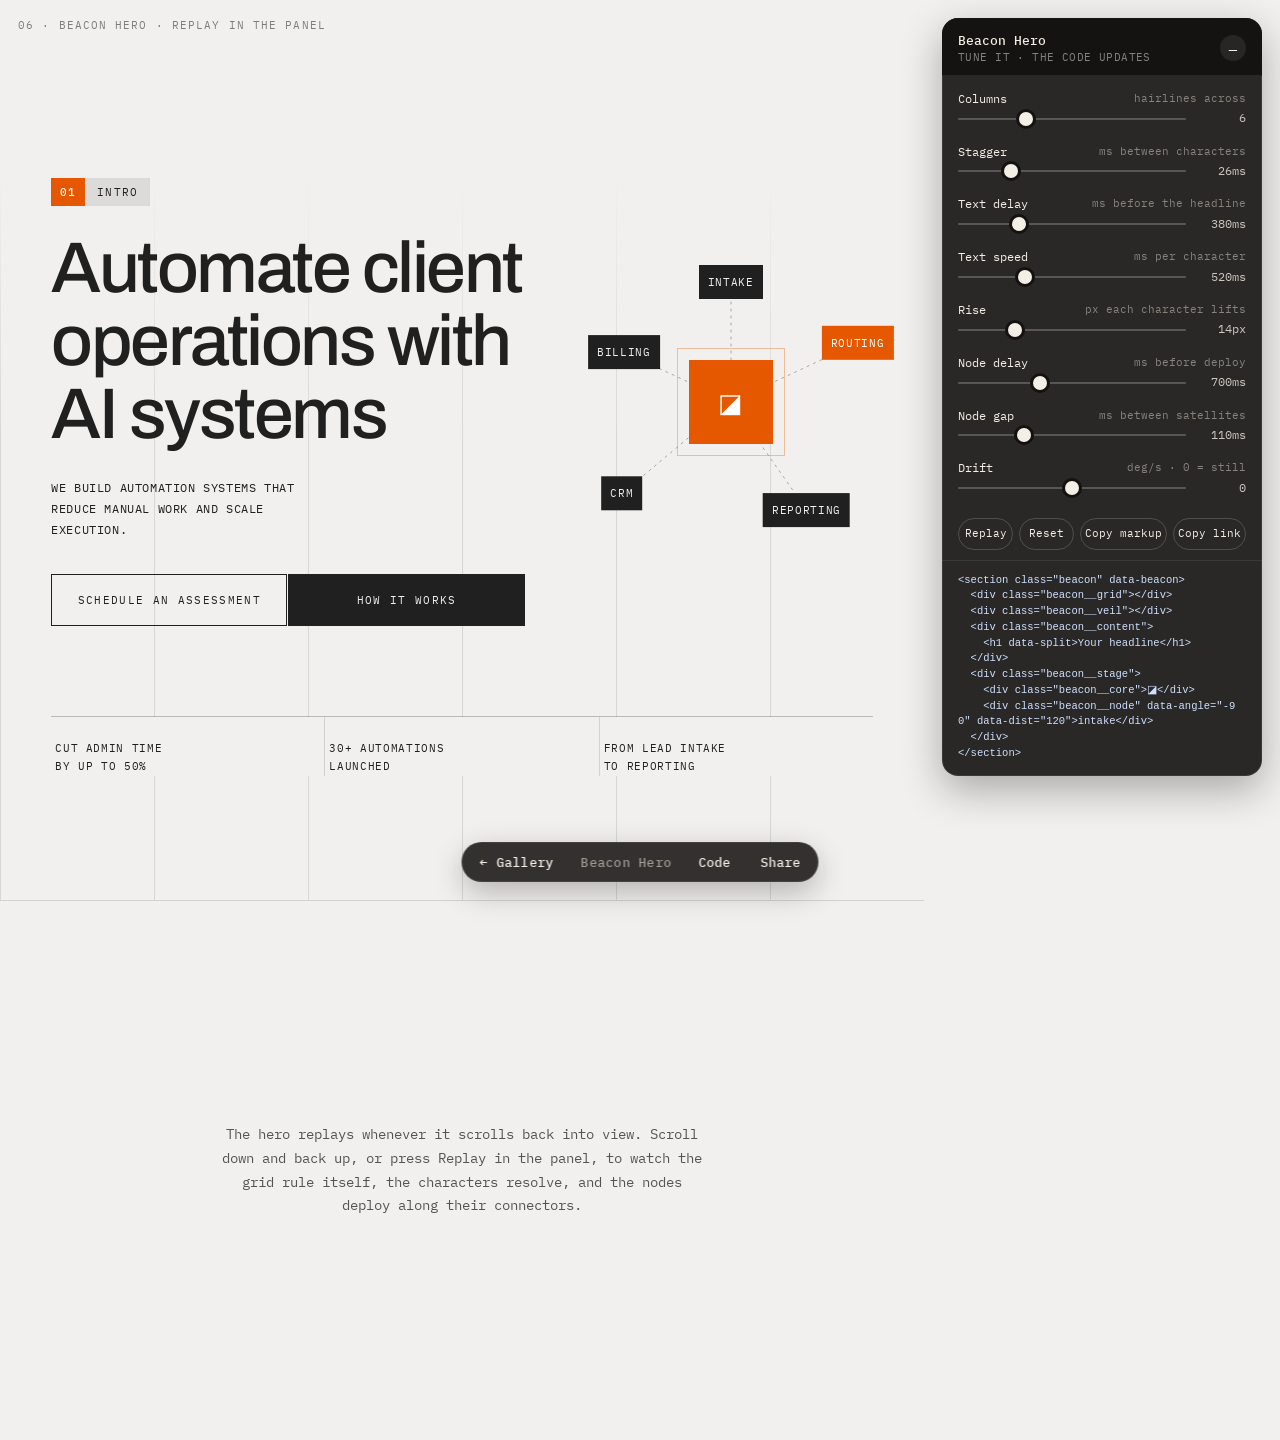
==== modules/beacon-hero/index.html @ 8b71b719 "Add five modules: grain field, beacon hero, orbit stack, FAQ rail, unfold hero Extracted from oberon" ====
<!doctype html>
<html lang="en">
<head>
<meta charset="utf-8">
<meta name="viewport" content="width=device-width, initial-scale=1">
<title>Beacon Hero · Web Modules</title>
<meta name="description" content="A blueprint-grid hero where a centre mark deploys satellite nodes along dotted connectors while the headline resolves character by character. Extracted from oberon.framer.website.">
<meta name="wm-module" content="beacon-hero">
<meta name="wm-files" content="beacon-hero.js, beacon-hero.css">
<meta name="wm-source" content="https://oberon.framer.website/">
<link rel="icon" href="../../assets/favicon.svg" type="image/svg+xml">
<link rel="preconnect" href="https://fonts.googleapis.com"><link rel="preconnect" href="https://fonts.gstatic.com" crossorigin>
<link href="https://fonts.googleapis.com/css2?family=Archivo:wght@400;500;700&family=IBM+Plex+Mono:wght@400;500&display=swap" rel="stylesheet">
<link rel="stylesheet" href="../../assets/module-page.css">
<link rel="stylesheet" href="beacon-hero.css">
<style>
  :root { --ink: #202020; --paper: #f2f0ee; --orange: #e65800; }
  * { box-sizing: border-box; }
  html, body { margin: 0; }
  body { background: var(--paper); color: var(--ink); font-family: 'IBM Plex Mono', ui-monospace, monospace; }
  .note { position: fixed; top: 18px; left: 18px; font-size: 11px; letter-spacing: .1em; text-transform: uppercase; opacity: .55; z-index: 9; }

  .beacon { min-height: 100vh; display: grid; align-content: center; padding: 14vh clamp(20px, 4vw, 56px) 8vh; }
  .beacon__content { display: grid; grid-template-columns: 1.25fr .75fr; gap: clamp(24px, 5vw, 80px); align-items: center; }
  .badge { display: inline-flex; align-items: stretch; font-size: 11px; letter-spacing: .1em; text-transform: uppercase; margin-bottom: 26px; }
  .badge b { background: var(--orange); color: #fff; padding: 7px 9px; font-weight: 500; }
  .badge span { background: rgba(32,32,32,.1); padding: 7px 12px; }
  h1 { font-family: 'Archivo', system-ui, sans-serif; font-weight: 500; font-size: clamp(40px, 5.6vw, 76px); line-height: 1.02; letter-spacing: -.035em; margin: 0 0 26px; max-width: 15ch; }
  .sub { font-size: 12px; line-height: 1.75; letter-spacing: .05em; text-transform: uppercase; opacity: .7; max-width: 40ch; margin: 0 0 34px; }
  .btns { display: flex; gap: 1px; }
  .btns a { flex: 1; text-align: center; padding: 18px 20px; font-size: 11px; letter-spacing: .12em; text-transform: uppercase; text-decoration: none; border: 1px solid var(--ink); color: var(--ink); transition: background .4s cubic-bezier(.2,1,.3,1), color .4s; max-width: 260px; }
  .btns a:hover { background: var(--ink); color: var(--paper); }
  .btns a.solid { background: var(--ink); color: var(--paper); }
  .btns a.solid:hover { background: var(--orange); border-color: var(--orange); color: #fff; }

  .beacon__stage { min-height: 360px; }
  .beacon__core { font-size: 26px; }
  .stats { display: grid; grid-template-columns: repeat(3, 1fr); gap: 1px; margin-top: clamp(40px, 7vw, 90px); background: rgba(32,32,32,.14); border-top: 1px solid rgba(32,32,32,.14); }
  .stats div { background: var(--paper); padding: 22px 4px 0; font-size: 11px; line-height: 1.7; letter-spacing: .06em; text-transform: uppercase; opacity: .75; }
  .after { min-height: 60vh; display: grid; place-items: center; padding: 10vh 5vw; border-top: 1px solid rgba(32,32,32,.14); }
  .after p { max-width: 60ch; font-size: 14px; line-height: 1.7; opacity: .75; text-align: center; }
  @media (max-width: 860px) { .beacon__content { grid-template-columns: 1fr; } .beacon__stage { min-height: 340px; } }
</style>
</head>
<body>
<div class="note">06 · beacon hero · replay in the panel</div>

<section class="beacon" data-beacon='{"columns":6,"stagger":26}'>
  <div class="beacon__grid"></div>
  <div class="beacon__veil"></div>

  <div class="beacon__content">
    <div>
      <div class="badge beacon__fade" style="--d:0"><b>01</b><span>intro</span></div>
      <h1 data-split>Automate client operations with AI systems</h1>
      <p class="sub beacon__fade" style="--d:1">We build automation systems that reduce manual work and scale execution.</p>
      <div class="btns beacon__fade" style="--d:2">
        <a href="#">Schedule an assessment</a>
        <a href="#" class="solid">How it works</a>
      </div>
    </div>

    <div class="beacon__stage">
      <div class="beacon__core">◪</div>
      <div class="beacon__node" data-angle="-90" data-dist="120">intake</div>
      <div class="beacon__node beacon__node--accent" data-angle="-25" data-dist="140">routing</div>
      <div class="beacon__node" data-angle="55" data-dist="132">reporting</div>
      <div class="beacon__node" data-angle="140" data-dist="142">crm</div>
      <div class="beacon__node" data-angle="205" data-dist="118">billing</div>
    </div>
  </div>

  <div class="stats">
    <div class="beacon__fade" style="--d:3">Cut admin time<br>by up to 50%</div>
    <div class="beacon__fade" style="--d:4">30+ automations<br>launched</div>
    <div class="beacon__fade" style="--d:5">From lead intake<br>to reporting</div>
  </div>
</section>

<section class="after">
  <p>The hero replays whenever it scrolls back into view. Scroll down and back up, or press Replay in the panel, to watch the grid rule itself, the characters resolve, and the nodes deploy along their connectors.</p>
</section>

<script src="beacon-hero.js"></script>
<script src="../../assets/module-page.js"></script>
<script src="../../assets/controls.js"></script>
<script>
  function buildPanel() {
    if (document.documentElement.classList.contains('wm-embed')) return;
    const D = BeaconHero.DEFAULTS;
    const panel = WMControls.create({
      title: 'Beacon Hero',
      defaults: D,
      schema: [
        { key: 'columns',   label: 'Columns',    hint: 'hairlines across',        min: 2, max: 16, step: 1 },
        { key: 'stagger',   label: 'Stagger',    hint: 'ms between characters',   min: 0, max: 120, step: 2, unit: 'ms' },
        { key: 'charDelay', label: 'Text delay', hint: 'ms before the headline',  min: 0, max: 1500, step: 20, unit: 'ms' },
        { key: 'charDur',   label: 'Text speed', hint: 'ms per character',        min: 100, max: 1600, step: 20, unit: 'ms' },
        { key: 'rise',      label: 'Rise',       hint: 'px each character lifts', min: 0, max: 60, step: 1, unit: 'px' },
        { key: 'nodeDelay', label: 'Node delay', hint: 'ms before deploy',        min: 0, max: 2000, step: 20, unit: 'ms' },
        { key: 'nodeGap',   label: 'Node gap',   hint: 'ms between satellites',   min: 0, max: 400, step: 10, unit: 'ms' },
        { key: 'spin',      label: 'Drift',      hint: 'deg/s · 0 = still',       min: -12, max: 12, step: .5 },
      ],
      onChange: (v) => BeaconHero.setAll(v),
      snippet: (v) => {
        const d = {}; Object.keys(D).forEach(k => { if (v[k] !== D[k]) d[k] = v[k]; });
        const a = Object.keys(d).length ? " data-beacon='" + JSON.stringify(d) + "'" : ' data-beacon';
        return '<section class="beacon"' + a + '>\n  <div class="beacon__grid"></div>\n  <div class="beacon__veil"></div>\n  <div class="beacon__content">\n    <h1 data-split>Your headline</h1>\n  </div>\n  <div class="beacon__stage">\n    <div class="beacon__core">◪</div>\n    <div class="beacon__node" data-angle="-90" data-dist="120">intake</div>\n  </div>\n</section>';
      }
    });
    // add a Replay button to the panel foot
    const btn = document.createElement('button');
    btn.type = 'button'; btn.className = 'wm-panel__btn'; btn.textContent = 'Replay';
    btn.addEventListener('click', () => BeaconHero.instances.forEach(i => i.replay()));
    panel.el.querySelector('.wm-panel__foot').prepend(btn);
  }
  if (document.readyState === 'loading') document.addEventListener('DOMContentLoaded', buildPanel); else buildPanel();
</script>
</body>
</html>
---- assets/module-page.css ----
/* Shared chrome for module demo pages (dock + code drawer). Namespaced with wm- so it never leaks into modules. */
.wm-dock {
  position: fixed; left: 50%; bottom: 18px; translate: -50% 0; z-index: 9999;
  display: flex; align-items: center; gap: 4px; padding: 5px;
  background: rgba(20,18,16,.86); color: #f3efe6;
  backdrop-filter: blur(12px); -webkit-backdrop-filter: blur(12px);
  border-radius: 999px; box-shadow: 0 10px 30px rgba(0,0,0,.25), inset 0 0 0 1px rgba(255,255,255,.08);
  font: 500 12.5px/1 'IBM Plex Mono', ui-monospace, Menlo, monospace; letter-spacing: .02em;
  animation: wm-dock-in .8s cubic-bezier(.2,1,.3,1) both; animation-delay: .3s;
}
@keyframes wm-dock-in { from { opacity: 0; translate: -50% 24px; } to { opacity: 1; translate: -50% 0; } }
.wm-dock__name { padding: 0 10px; opacity: .55; white-space: nowrap; }
.wm-dock__btn {
  appearance: none; border: 0; background: transparent; color: inherit; cursor: pointer;
  padding: 9px 13px; border-radius: 999px; font: inherit; text-decoration: none;
  transition: background .25s cubic-bezier(.2,1,.3,1), color .25s;
}
.wm-dock__btn:hover { background: #f3efe6; color: #141210; }

.wm-drawer {
  position: fixed; inset: 0 0 0 auto; width: min(640px, 100vw); z-index: 9998;
  background: #141210; color: #f3efe6; overflow: auto;
  box-shadow: -20px 0 60px rgba(0,0,0,.35);
  animation: wm-drawer-in .6s cubic-bezier(.2,1,.3,1) both;
  font: 13px/1.6 'IBM Plex Mono', ui-monospace, Menlo, monospace;
}
@keyframes wm-drawer-in { from { translate: 40px 0; opacity: 0; } to { translate: 0 0; opacity: 1; } }
.wm-drawer__head { position: sticky; top: 0; display: flex; align-items: center; gap: 14px; padding: 18px 22px; background: #141210; border-bottom: 1px solid rgba(255,255,255,.1); }
.wm-drawer__head a { color: #9db0ff; text-decoration: none; }
.wm-drawer__close { margin-left: auto; appearance: none; border: 0; background: rgba(255,255,255,.08); color: inherit; width: 32px; height: 32px; border-radius: 50%; font-size: 18px; cursor: pointer; }
.wm-drawer__body { padding: 8px 22px 60px; }
.wm-drawer__hint { opacity: .6; margin: 12px 0 18px; }
.wm-file { margin-bottom: 22px; border: 1px solid rgba(255,255,255,.1); border-radius: 10px; overflow: hidden; }
.wm-file__head { display: flex; justify-content: space-between; align-items: center; padding: 8px 12px; background: rgba(255,255,255,.05); }
.wm-file__copy { appearance: none; border: 1px solid rgba(255,255,255,.2); background: transparent; color: inherit; font: inherit; font-size: 11px; padding: 4px 10px; border-radius: 999px; cursor: pointer; }
.wm-file__copy:hover { background: #f3efe6; color: #141210; }
.wm-file pre { margin: 0; padding: 14px; overflow: auto; max-height: 420px; font-size: 11.5px; line-height: 1.55; tab-size: 2; }

/* WMControls slider panel (assets/controls.js) */
.wm-panel {
  position: fixed; top: 18px; right: 18px; z-index: 9990; width: min(320px, calc(100vw - 36px));
  max-height: calc(100vh - 110px); overflow: auto; overscroll-behavior: contain;
  background: rgba(20,18,16,.9); color: #f3efe6; border-radius: 16px;
  backdrop-filter: blur(14px); -webkit-backdrop-filter: blur(14px);
  box-shadow: 0 14px 40px rgba(0,0,0,.3), inset 0 0 0 1px rgba(255,255,255,.08);
  font: 12px/1.4 'IBM Plex Mono', ui-monospace, Menlo, monospace;
  animation: wm-panel-in .8s cubic-bezier(.2,1,.3,1) both .25s;
}
@keyframes wm-panel-in { from { opacity: 0; translate: 24px 0; } to { opacity: 1; translate: 0 0; } }
.wm-panel__head { position: sticky; top: 0; display: grid; grid-template-columns: 1fr auto; align-items: center; column-gap: 8px; padding: 14px 16px 10px; background: rgba(20,18,16,.95); border-bottom: 1px solid rgba(255,255,255,.08); }
.wm-panel__head strong { font-weight: 500; font-size: 13px; }
.wm-panel__sub { grid-column: 1; font-size: 10.5px; opacity: .5; letter-spacing: .04em; text-transform: uppercase; }
.wm-panel__toggle { grid-column: 2; grid-row: 1 / span 2; appearance: none; border: 0; background: rgba(255,255,255,.08); color: inherit; width: 26px; height: 26px; border-radius: 50%; cursor: pointer; font-size: 15px; line-height: 1; }
.wm-panel.is-collapsed .wm-panel__body, .wm-panel.is-collapsed .wm-panel__foot, .wm-panel.is-collapsed .wm-panel__code { display: none; }
.wm-panel__body { padding: 8px 16px 4px; }
.wm-panel__row { display: grid; grid-template-columns: 1fr 52px; grid-template-rows: auto auto; column-gap: 8px; padding: 7px 0; }
.wm-panel__label { grid-column: 1 / span 2; display: flex; justify-content: space-between; gap: 8px; }
.wm-panel__label small { opacity: .45; font-size: 10.5px; text-align: right; }
.wm-panel__row output { text-align: right; font-variant-numeric: tabular-nums; opacity: .8; align-self: center; }
.wm-panel__row input[type=range] { -webkit-appearance: none; appearance: none; width: 100%; height: 22px; background: transparent; margin: 0; cursor: pointer; }
.wm-panel__row input[type=range]::-webkit-slider-runnable-track { height: 2px; background: rgba(255,255,255,.22); border-radius: 2px; }
.wm-panel__row input[type=range]::-webkit-slider-thumb { -webkit-appearance: none; width: 14px; height: 14px; margin-top: -6px; border-radius: 50%; background: #f3efe6; box-shadow: 0 0 0 3px rgba(20,18,16,1); transition: transform .3s cubic-bezier(.2,1.4,.3,1); }
.wm-panel__row input[type=range]:active::-webkit-slider-thumb { transform: scale(1.3); }
.wm-panel__row input[type=range]::-moz-range-track { height: 2px; background: rgba(255,255,255,.22); }
.wm-panel__row input[type=range]::-moz-range-thumb { width: 14px; height: 14px; border: 0; border-radius: 50%; background: #f3efe6; }
.wm-panel__foot { display: flex; gap: 6px; padding: 8px 16px 10px; }
.wm-panel__btn { flex: 1; appearance: none; border: 1px solid rgba(255,255,255,.18); background: transparent; color: inherit; font: inherit; font-size: 11px; padding: 7px 4px; border-radius: 999px; cursor: pointer; transition: background .25s, color .25s; white-space: nowrap; }
.wm-panel__btn:hover { background: #f3efe6; color: #141210; }
.wm-panel__code { margin: 0; padding: 12px 16px 14px; border-top: 1px solid rgba(255,255,255,.08); font-size: 10.5px; line-height: 1.5; white-space: pre-wrap; word-break: break-all; color: #cfe0ff; }
@media (max-width: 720px) {
  .wm-panel { top: auto; bottom: 74px; right: 12px; left: 12px; width: auto; max-height: 46vh; }
}
/* keep the demo content clear of the panel instead of letting it hide behind it */
@media (min-width: 1080px) {
  html.wm-has-panel body { padding-right: 356px; transition: padding-right .5s cubic-bezier(.2,1,.3,1); }
  html.wm-has-panel.wm-panel-collapsed body { padding-right: 0; }
}
---- modules/beacon-hero/beacon-hero.css ----
/* Beacon Hero — grid, veil, per-character reveal and the deploying node diagram.
   Behaviour + markup are documented at the top of beacon-hero.js. */

.beacon {
  --beacon-ink: #202020;
  --beacon-paper: #f2f0ee;
  --beacon-accent: #e65800;
  --beacon-rule: rgba(32, 32, 32, .12);
  --beacon-ease: cubic-bezier(.16, 1, .3, 1);
  --beacon-stagger: 26ms;
  --beacon-char-dur: 520ms;
  --beacon-char-delay: 380ms;
  --beacon-rise: 14px;
  --beacon-node-delay: 700ms;
  --beacon-node-gap: 110ms;
  --beacon-spin: 0s;
  --beacon-spin-dir: normal;
  position: relative;
  overflow: hidden;
  background: var(--beacon-paper);
  color: var(--beacon-ink);
  isolation: isolate;
}

/* ── hairline column grid ─────────────────────────────────────────── */
.beacon__grid { position: absolute; inset: 0; pointer-events: none; z-index: 0; }
.beacon__grid i {
  position: absolute; top: 0; bottom: 0; width: 1px; background: var(--beacon-rule);
  transform-origin: 50% 0;
  scale: 1 0; opacity: 0;
  transition: scale 1.1s var(--beacon-ease), opacity .5s linear;
  transition-delay: calc(var(--i) * 60ms);
}
.beacon.is-in .beacon__grid i { scale: 1 1; opacity: 1; }

/* ── gradient veil that fades the grid into the page ──────────────── */
.beacon__veil {
  position: absolute; inset: 0 0 auto; height: 50%; pointer-events: none; z-index: 1;
  background: linear-gradient(var(--beacon-paper) 39%, transparent 100%);
}
.beacon__veil--bottom { inset: auto 0 0; background: linear-gradient(transparent, var(--beacon-paper) 61%); }

.beacon__content { position: relative; z-index: 3; }

/* ── per-character headline reveal ────────────────────────────────── */
.beacon__word { display: inline-block; white-space: nowrap; }
.beacon__char {
  display: inline-block;
  opacity: 0;
  translate: 0 var(--beacon-rise);
  transition: opacity var(--beacon-char-dur) var(--beacon-ease),
              translate var(--beacon-char-dur) var(--beacon-ease);
}
.beacon.is-in .beacon__char {
  opacity: 1; translate: 0 0;
  transition-delay: calc(var(--beacon-char-delay) + var(--i) * var(--beacon-stagger));
}

/* things that follow the headline in */
.beacon__fade {
  opacity: 0; translate: 0 12px;
  transition: opacity .7s var(--beacon-ease), translate .8s var(--beacon-ease);
  transition-delay: calc(var(--beacon-char-delay) + 220ms + var(--d, 0) * 90ms);
}
.beacon.is-in .beacon__fade { opacity: 1; translate: 0 0; }

/* ── the node diagram ─────────────────────────────────────────────── */
.beacon__stage { position: relative; z-index: 2; display: grid; place-items: center; }
.beacon.beacon--spin .beacon__stage {
  animation: beacon-spin var(--beacon-spin) linear infinite;
  animation-direction: var(--beacon-spin-dir);
}
@keyframes beacon-spin { to { rotate: 360deg; } }

.beacon__links { position: absolute; inset: 0; width: 100%; height: 100%; overflow: visible; pointer-events: none; }
.beacon__links line {
  stroke: var(--beacon-ink); stroke-width: 1; stroke-dasharray: 2 5; stroke-linecap: round;
  opacity: .35;
  stroke-dashoffset: 120;
  transition: stroke-dashoffset 1s var(--beacon-ease), opacity .4s linear;
  transition-delay: calc(var(--beacon-node-delay) + var(--i) * var(--beacon-node-gap));
  opacity: 0;
}
.beacon.is-in .beacon__links line { stroke-dashoffset: 0; opacity: .35; }

.beacon__core {
  position: relative; z-index: 2;
  display: grid; place-items: center;
  width: 84px; height: 84px;
  background: var(--beacon-accent); color: #fff;
  scale: .3; opacity: 0;
  transition: scale .9s cubic-bezier(.2, 1.5, .35, 1), opacity .4s linear;
  transition-delay: calc(var(--beacon-node-delay) - 320ms);
}
.beacon.is-in .beacon__core { scale: 1; opacity: 1; }
.beacon__core::after {
  content: ""; position: absolute; inset: -12px; border: 1px solid var(--beacon-accent); opacity: .35;
}

.beacon__node {
  position: absolute; z-index: 2;
  display: grid; place-items: center;
  min-width: 34px; height: 34px; padding: 0 9px;
  background: var(--beacon-ink); color: var(--beacon-paper);
  font-size: 11px; letter-spacing: .06em; text-transform: uppercase; white-space: nowrap;
  translate: 0 0;                                   /* starts stacked on the core */
  opacity: 0;
  transition: translate .95s var(--beacon-ease), opacity .45s linear, background .3s;
  transition-delay: calc(var(--beacon-node-delay) + var(--i) * var(--beacon-node-gap));
}
.beacon.is-in .beacon__node { translate: var(--x) var(--y); opacity: 1; }
.beacon__node--accent { background: var(--beacon-accent); color: #fff; }
.beacon__node:hover { background: var(--beacon-accent); color: #fff; }

@media (prefers-reduced-motion: reduce) {
  .beacon__char, .beacon__fade, .beacon__core, .beacon__node, .beacon__grid i { transition-duration: .01ms !important; transition-delay: 0ms !important; }
  .beacon__links line { transition: none; stroke-dashoffset: 0; }
}
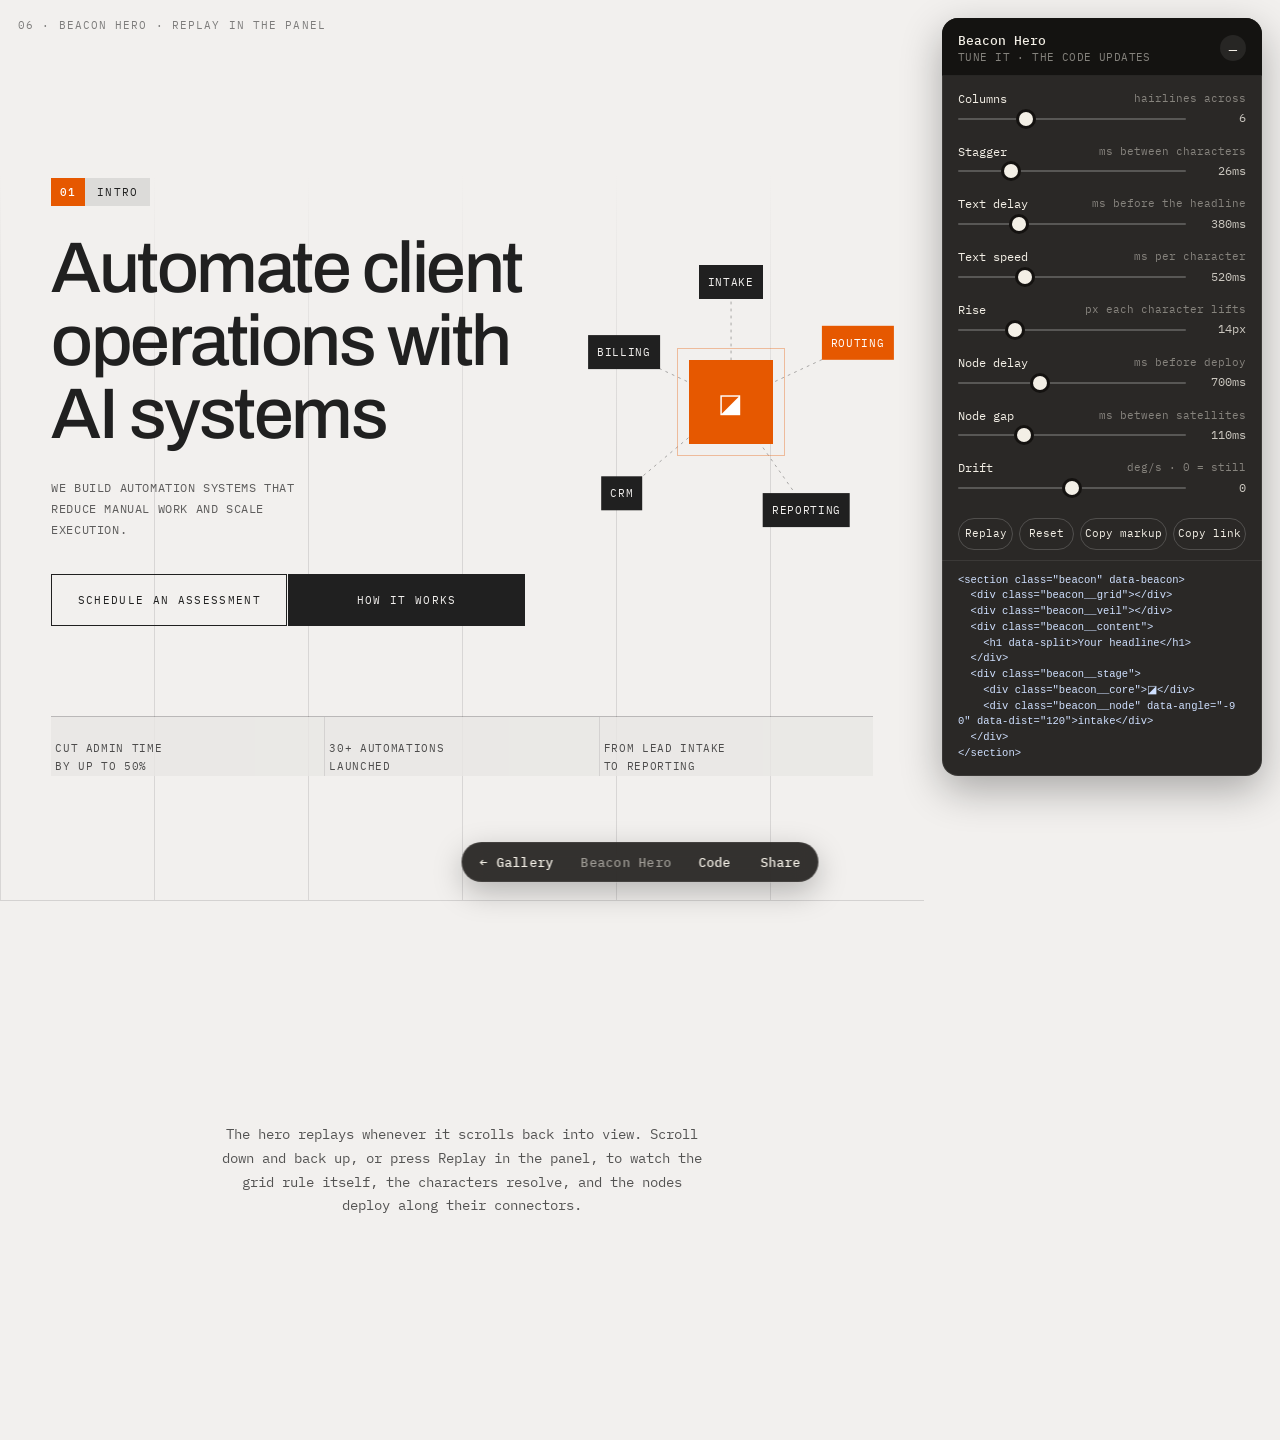
==== commit e1bdf63a: "Fix FAQ expansion, unfold stacking and the beacon entrance - FAQ Rail: native <details> snapped open" ====
--- a/modules/beacon-hero/index.html
+++ b/modules/beacon-hero/index.html
@@ -3,6 +3,7 @@
 <head>
 <meta charset="utf-8">
 <meta name="viewport" content="width=device-width, initial-scale=1">
+<script>document.documentElement.classList.add('js')</script>
 <title>Beacon Hero · Web Modules</title>
 <meta name="description" content="A blueprint-grid hero where a centre mark deploys satellite nodes along dotted connectors while the headline resolves character by character. Extracted from oberon.framer.website.">
 <meta name="wm-module" content="beacon-hero">
@@ -42,7 +43,7 @@
   @media (max-width: 860px) { .beacon__content { grid-template-columns: 1fr; } .beacon__stage { min-height: 340px; } }
 </style>
 </head>
-<body>
+<body class="wm-reserve">
 <div class="note">06 · beacon hero · replay in the panel</div>
 
 <section class="beacon" data-beacon='{"columns":6,"stagger":26}'>
--- a/assets/module-page.css
+++ b/assets/module-page.css
@@ -70,8 +70,9 @@
 @media (max-width: 720px) {
   .wm-panel { top: auto; bottom: 74px; right: 12px; left: 12px; width: auto; max-height: 46vh; }
 }
-/* keep the demo content clear of the panel instead of letting it hide behind it */
+/* Demo pages opt in to reserving space for the panel with <body class="wm-reserve">. Full-bleed
+   pages leave it off, because padding the body would cut their section backgrounds short. */
 @media (min-width: 1080px) {
-  html.wm-has-panel body { padding-right: 356px; transition: padding-right .5s cubic-bezier(.2,1,.3,1); }
-  html.wm-has-panel.wm-panel-collapsed body { padding-right: 0; }
+  html.wm-has-panel body.wm-reserve { padding-right: 356px; transition: padding-right .5s cubic-bezier(.2,1,.3,1); }
+  html.wm-has-panel.wm-panel-collapsed body.wm-reserve { padding-right: 0; }
 }
--- a/modules/beacon-hero/beacon-hero.css
+++ b/modules/beacon-hero/beacon-hero.css
@@ -27,11 +27,11 @@
 .beacon__grid i {
   position: absolute; top: 0; bottom: 0; width: 1px; background: var(--beacon-rule);
   transform-origin: 50% 0;
-  scale: 1 0; opacity: 0;
   transition: scale 1.1s var(--beacon-ease), opacity .5s linear;
   transition-delay: calc(var(--i) * 60ms);
 }
-.beacon.is-in .beacon__grid i { scale: 1 1; opacity: 1; }
+.beacon.is-armed:not(.is-in) .beacon__grid i,
+html.js .beacon:not(.is-in) .beacon__grid i { scale: 1 0; opacity: 0; }
 
 /* ── gradient veil that fades the grid into the page ──────────────── */
 .beacon__veil {
@@ -46,23 +46,22 @@
 .beacon__word { display: inline-block; white-space: nowrap; }
 .beacon__char {
   display: inline-block;
-  opacity: 0;
-  translate: 0 var(--beacon-rise);
   transition: opacity var(--beacon-char-dur) var(--beacon-ease),
               translate var(--beacon-char-dur) var(--beacon-ease);
 }
+.beacon.is-armed:not(.is-in) .beacon__char,
+html.js .beacon:not(.is-in) .beacon__char { opacity: 0; translate: 0 var(--beacon-rise); }
 .beacon.is-in .beacon__char {
-  opacity: 1; translate: 0 0;
   transition-delay: calc(var(--beacon-char-delay) + var(--i) * var(--beacon-stagger));
 }
 
 /* things that follow the headline in */
 .beacon__fade {
-  opacity: 0; translate: 0 12px;
   transition: opacity .7s var(--beacon-ease), translate .8s var(--beacon-ease);
   transition-delay: calc(var(--beacon-char-delay) + 220ms + var(--d, 0) * 90ms);
 }
-.beacon.is-in .beacon__fade { opacity: 1; translate: 0 0; }
+.beacon.is-armed:not(.is-in) .beacon__fade,
+html.js .beacon:not(.is-in) .beacon__fade { opacity: 0; translate: 0 12px; }
 
 /* ── the node diagram ─────────────────────────────────────────────── */
 .beacon__stage { position: relative; z-index: 2; display: grid; place-items: center; }
@@ -76,23 +75,22 @@
 .beacon__links line {
   stroke: var(--beacon-ink); stroke-width: 1; stroke-dasharray: 2 5; stroke-linecap: round;
   opacity: .35;
-  stroke-dashoffset: 120;
   transition: stroke-dashoffset 1s var(--beacon-ease), opacity .4s linear;
   transition-delay: calc(var(--beacon-node-delay) + var(--i) * var(--beacon-node-gap));
-  opacity: 0;
 }
-.beacon.is-in .beacon__links line { stroke-dashoffset: 0; opacity: .35; }
+.beacon.is-armed:not(.is-in) .beacon__links line,
+html.js .beacon:not(.is-in) .beacon__links line { stroke-dashoffset: 120; opacity: 0; }
 
 .beacon__core {
   position: relative; z-index: 2;
   display: grid; place-items: center;
   width: 84px; height: 84px;
   background: var(--beacon-accent); color: #fff;
-  scale: .3; opacity: 0;
   transition: scale .9s cubic-bezier(.2, 1.5, .35, 1), opacity .4s linear;
   transition-delay: calc(var(--beacon-node-delay) - 320ms);
 }
-.beacon.is-in .beacon__core { scale: 1; opacity: 1; }
+.beacon.is-armed:not(.is-in) .beacon__core,
+html.js .beacon:not(.is-in) .beacon__core { scale: .3; opacity: 0; }
 .beacon__core::after {
   content: ""; position: absolute; inset: -12px; border: 1px solid var(--beacon-accent); opacity: .35;
 }
@@ -103,14 +101,29 @@
   min-width: 34px; height: 34px; padding: 0 9px;
   background: var(--beacon-ink); color: var(--beacon-paper);
   font-size: 11px; letter-spacing: .06em; text-transform: uppercase; white-space: nowrap;
-  translate: 0 0;                                   /* starts stacked on the core */
-  opacity: 0;
+  translate: var(--x) var(--y);
   transition: translate .95s var(--beacon-ease), opacity .45s linear, background .3s;
   transition-delay: calc(var(--beacon-node-delay) + var(--i) * var(--beacon-node-gap));
 }
-.beacon.is-in .beacon__node { translate: var(--x) var(--y); opacity: 1; }
+/* pre-entrance the satellites sit stacked on the core, then travel out to --x/--y */
+.beacon.is-armed:not(.is-in) .beacon__node,
+html.js .beacon:not(.is-in) .beacon__node { translate: 0 0; opacity: 0; }
 .beacon__node--accent { background: var(--beacon-accent); color: #fff; }
 .beacon__node:hover { background: var(--beacon-accent); color: #fff; }
+
+/* while arming, everything snaps to its pre-entrance state instead of fading out into it */
+.beacon.is-arming, .beacon.is-arming * { transition: none !important; }
+
+/* CSS-only fail-open: if `html.js` hid the hero but the script never arrived, the finished
+   state is forced after 2.5s with no JavaScript involved at all */
+html.js .beacon:not(.is-in) .beacon__char,
+html.js .beacon:not(.is-in) .beacon__fade,
+html.js .beacon:not(.is-in) .beacon__core,
+html.js .beacon:not(.is-in) .beacon__node,
+html.js .beacon:not(.is-in) .beacon__grid i { animation: beacon-failopen 1ms 2.5s forwards; }
+html.js .beacon:not(.is-in) .beacon__links line { animation: beacon-failopen-line 1ms 2.5s forwards; }
+@keyframes beacon-failopen { to { opacity: 1; translate: var(--x, 0px) var(--y, 0px); scale: 1; } }
+@keyframes beacon-failopen-line { to { opacity: .35; stroke-dashoffset: 0; } }
 
 @media (prefers-reduced-motion: reduce) {
   .beacon__char, .beacon__fade, .beacon__core, .beacon__node, .beacon__grid i { transition-duration: .01ms !important; transition-delay: 0ms !important; }
